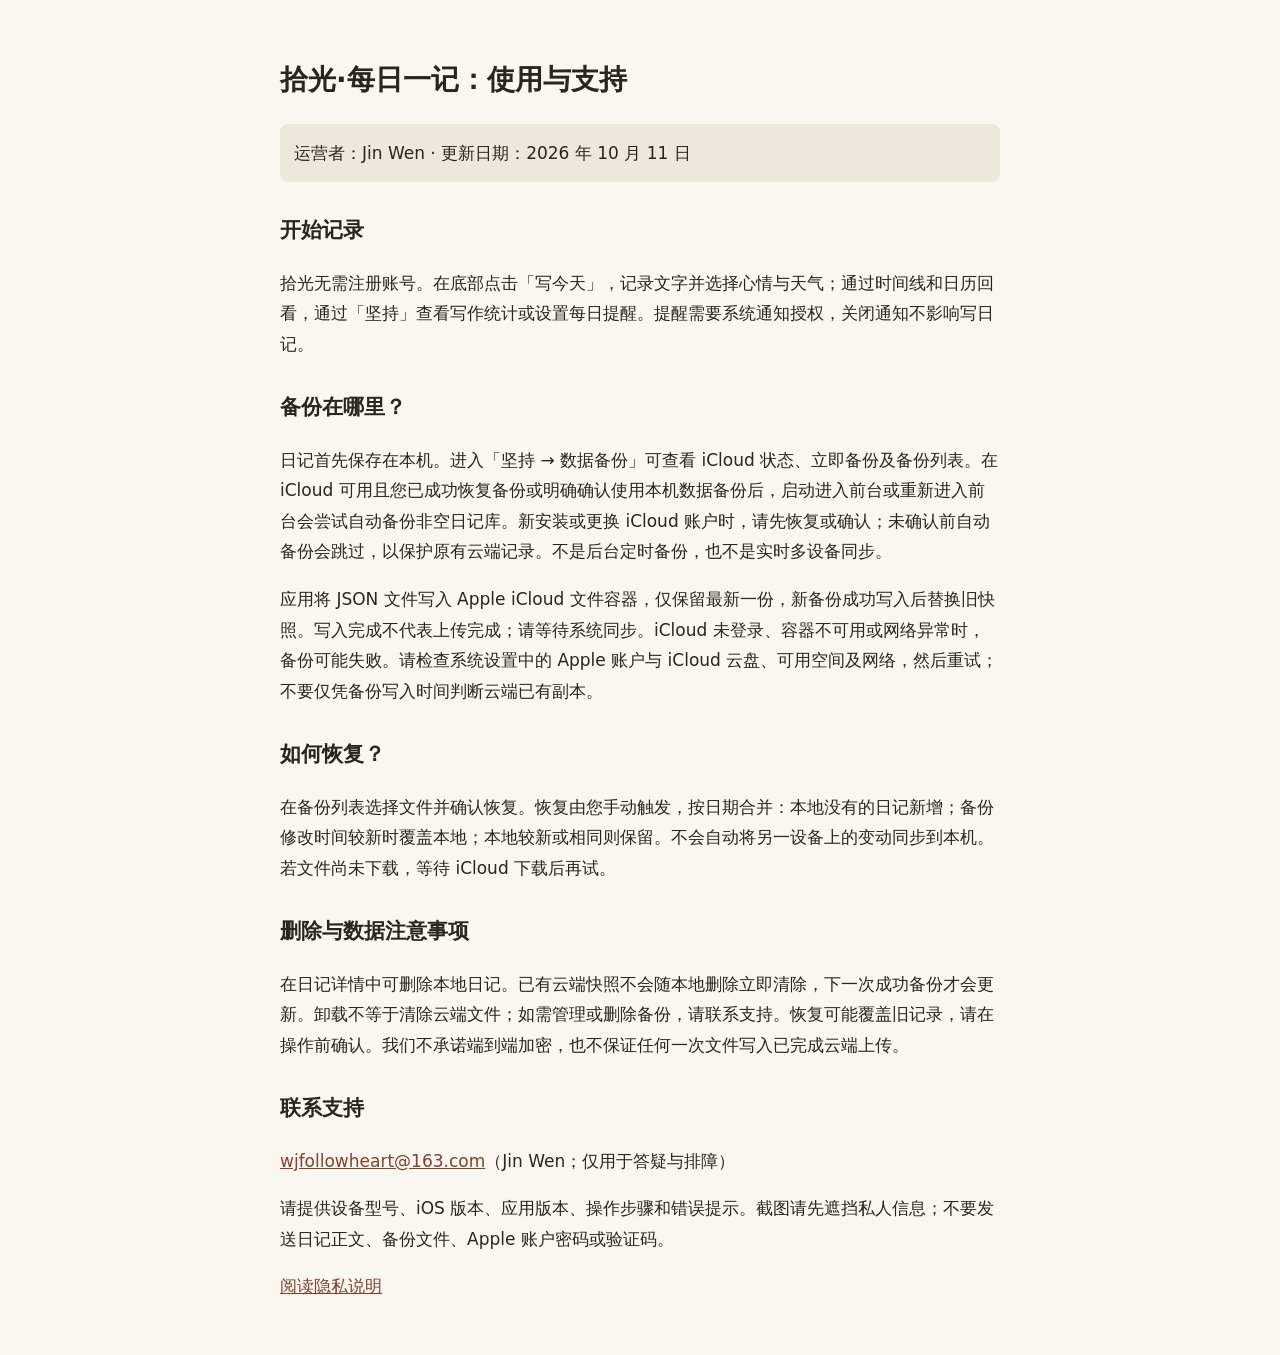
==== support.html @ 4c17748d "Publish Shiguang privacy policy and support pages" ====
<!doctype html>
<html lang="zh-CN">
<head>
<meta charset="utf-8">
<meta name="viewport" content="width=device-width, initial-scale=1">
<title>拾光·每日一记｜使用与支持</title>
<style>body{margin:0;background:#faf7f0;color:#29251f;font:17px/1.8 system-ui,sans-serif}main{max-width:720px;margin:auto;padding:36px 22px}h1{font-size:28px}h2{font-size:21px;margin-top:30px}.note{padding:14px;background:#eee8db;border-radius:8px}a{color:#85402e;overflow-wrap:anywhere}</style>
</head>
<body><main>
<h1>拾光·每日一记：使用与支持</h1>
<p class="note">运营者：Jin Wen · 更新日期：2026 年 10 月 11 日</p>
<h2>开始记录</h2>
<p>拾光无需注册账号。在底部点击「写今天」，记录文字并选择心情与天气；通过时间线和日历回看，通过「坚持」查看写作统计或设置每日提醒。提醒需要系统通知授权，关闭通知不影响写日记。</p>
<h2>备份在哪里？</h2>
<p>日记首先保存在本机。进入「坚持 → 数据备份」可查看 iCloud 状态、立即备份及备份列表。在 iCloud 可用且您已成功恢复备份或明确确认使用本机数据备份后，启动进入前台或重新进入前台会尝试自动备份非空日记库。新安装或更换 iCloud 账户时，请先恢复或确认；未确认前自动备份会跳过，以保护原有云端记录。不是后台定时备份，也不是实时多设备同步。</p>
<p>应用将 JSON 文件写入 Apple iCloud 文件容器，仅保留最新一份，新备份成功写入后替换旧快照。写入完成不代表上传完成；请等待系统同步。iCloud 未登录、容器不可用或网络异常时，备份可能失败。请检查系统设置中的 Apple 账户与 iCloud 云盘、可用空间及网络，然后重试；不要仅凭备份写入时间判断云端已有副本。</p>
<h2>如何恢复？</h2>
<p>在备份列表选择文件并确认恢复。恢复由您手动触发，按日期合并：本地没有的日记新增；备份修改时间较新时覆盖本地；本地较新或相同则保留。不会自动将另一设备上的变动同步到本机。若文件尚未下载，等待 iCloud 下载后再试。</p>
<h2>删除与数据注意事项</h2>
<p>在日记详情中可删除本地日记。已有云端快照不会随本地删除立即清除，下一次成功备份才会更新。卸载不等于清除云端文件；如需管理或删除备份，请联系支持。恢复可能覆盖旧记录，请在操作前确认。我们不承诺端到端加密，也不保证任何一次文件写入已完成云端上传。</p>
<h2>联系支持</h2>
<p><a href="mailto:wjfollowheart@163.com">wjfollowheart@163.com</a>（Jin Wen；仅用于答疑与排障）</p>
<p>请提供设备型号、iOS 版本、应用版本、操作步骤和错误提示。截图请先遮挡私人信息；不要发送日记正文、备份文件、Apple 账户密码或验证码。</p>
<p><a href="privacy.html">阅读隐私说明</a></p>
</main></body>
</html>
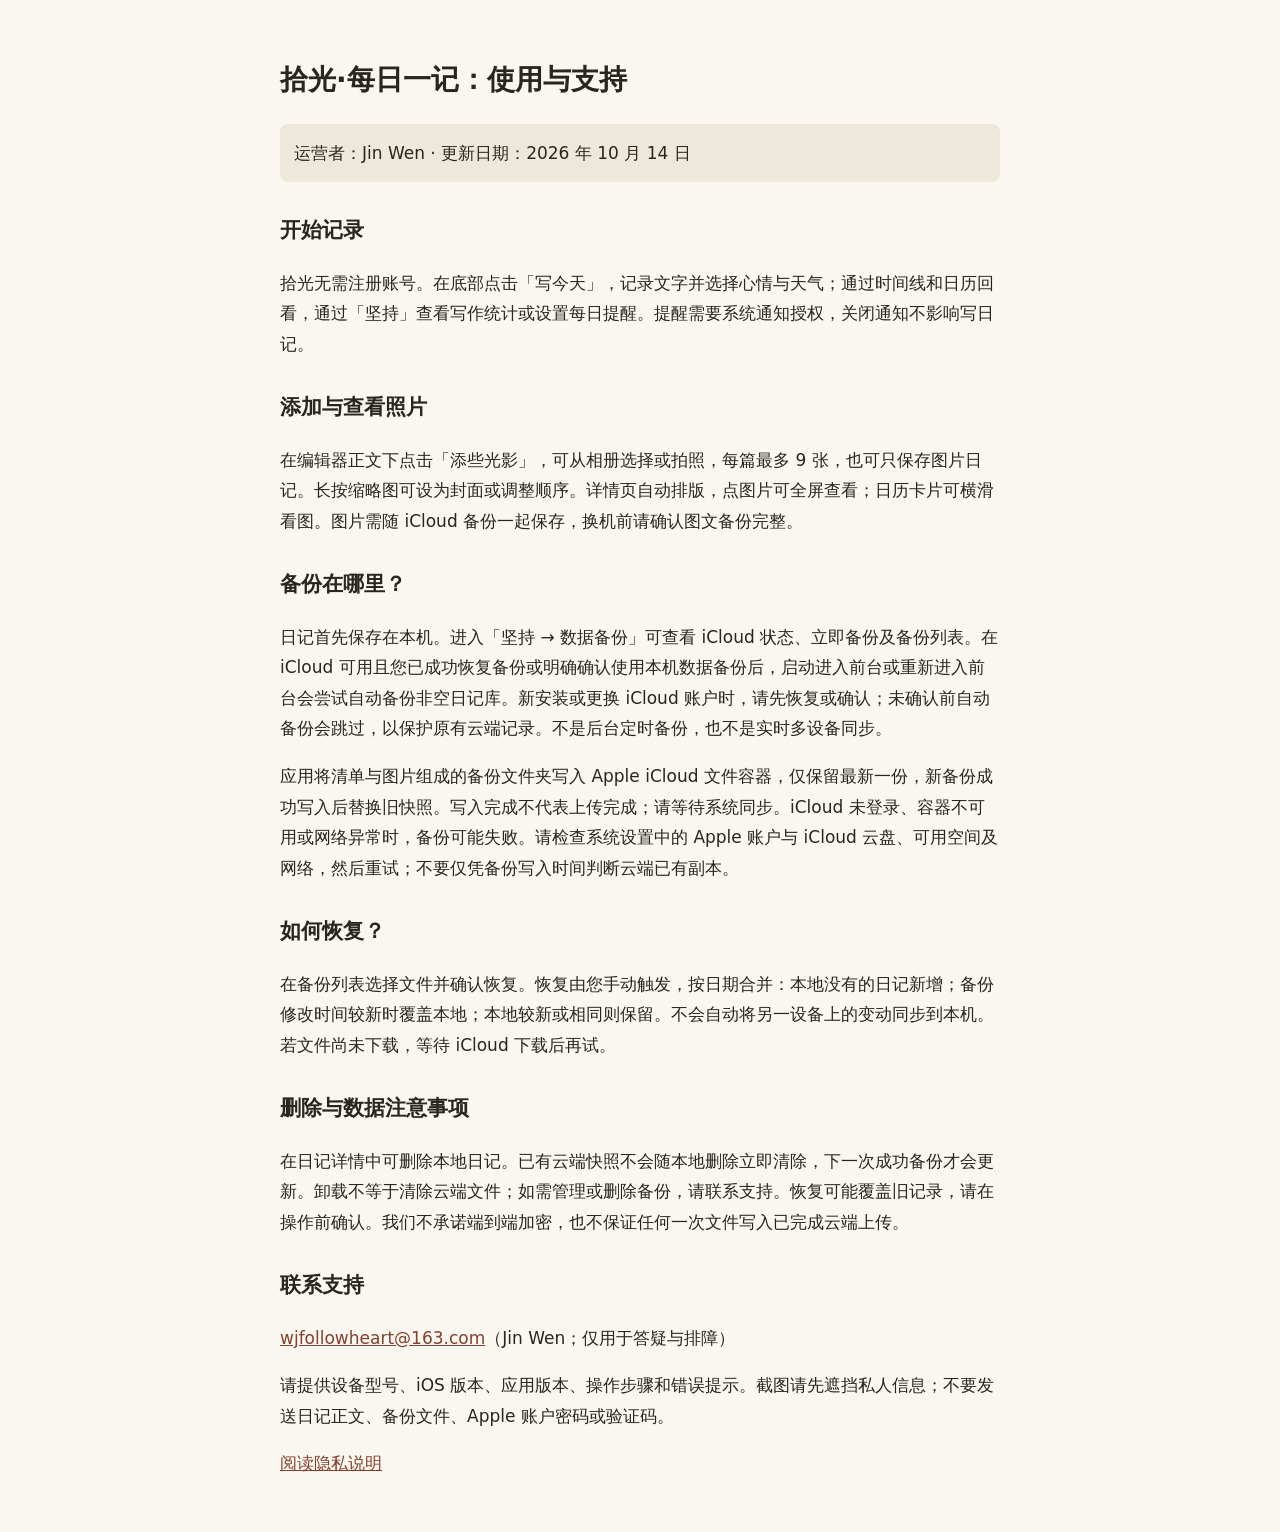
==== commit baff6ab4: "Update privacy and support for diary photos in version 1.2" ====
--- a/support.html
+++ b/support.html
@@ -8,12 +8,14 @@
 </head>
 <body><main>
 <h1>拾光·每日一记：使用与支持</h1>
-<p class="note">运营者：Jin Wen · 更新日期：2026 年 10 月 11 日</p>
+<p class="note">运营者：Jin Wen · 更新日期：2026 年 10 月 14 日</p>
 <h2>开始记录</h2>
 <p>拾光无需注册账号。在底部点击「写今天」，记录文字并选择心情与天气；通过时间线和日历回看，通过「坚持」查看写作统计或设置每日提醒。提醒需要系统通知授权，关闭通知不影响写日记。</p>
+<h2>添加与查看照片</h2>
+<p>在编辑器正文下点击「添些光影」，可从相册选择或拍照，每篇最多 9 张，也可只保存图片日记。长按缩略图可设为封面或调整顺序。详情页自动排版，点图片可全屏查看；日历卡片可横滑看图。图片需随 iCloud 备份一起保存，换机前请确认图文备份完整。</p>
 <h2>备份在哪里？</h2>
 <p>日记首先保存在本机。进入「坚持 → 数据备份」可查看 iCloud 状态、立即备份及备份列表。在 iCloud 可用且您已成功恢复备份或明确确认使用本机数据备份后，启动进入前台或重新进入前台会尝试自动备份非空日记库。新安装或更换 iCloud 账户时，请先恢复或确认；未确认前自动备份会跳过，以保护原有云端记录。不是后台定时备份，也不是实时多设备同步。</p>
-<p>应用将 JSON 文件写入 Apple iCloud 文件容器，仅保留最新一份，新备份成功写入后替换旧快照。写入完成不代表上传完成；请等待系统同步。iCloud 未登录、容器不可用或网络异常时，备份可能失败。请检查系统设置中的 Apple 账户与 iCloud 云盘、可用空间及网络，然后重试；不要仅凭备份写入时间判断云端已有副本。</p>
+<p>应用将清单与图片组成的备份文件夹写入 Apple iCloud 文件容器，仅保留最新一份，新备份成功写入后替换旧快照。写入完成不代表上传完成；请等待系统同步。iCloud 未登录、容器不可用或网络异常时，备份可能失败。请检查系统设置中的 Apple 账户与 iCloud 云盘、可用空间及网络，然后重试；不要仅凭备份写入时间判断云端已有副本。</p>
 <h2>如何恢复？</h2>
 <p>在备份列表选择文件并确认恢复。恢复由您手动触发，按日期合并：本地没有的日记新增；备份修改时间较新时覆盖本地；本地较新或相同则保留。不会自动将另一设备上的变动同步到本机。若文件尚未下载，等待 iCloud 下载后再试。</p>
 <h2>删除与数据注意事项</h2>
